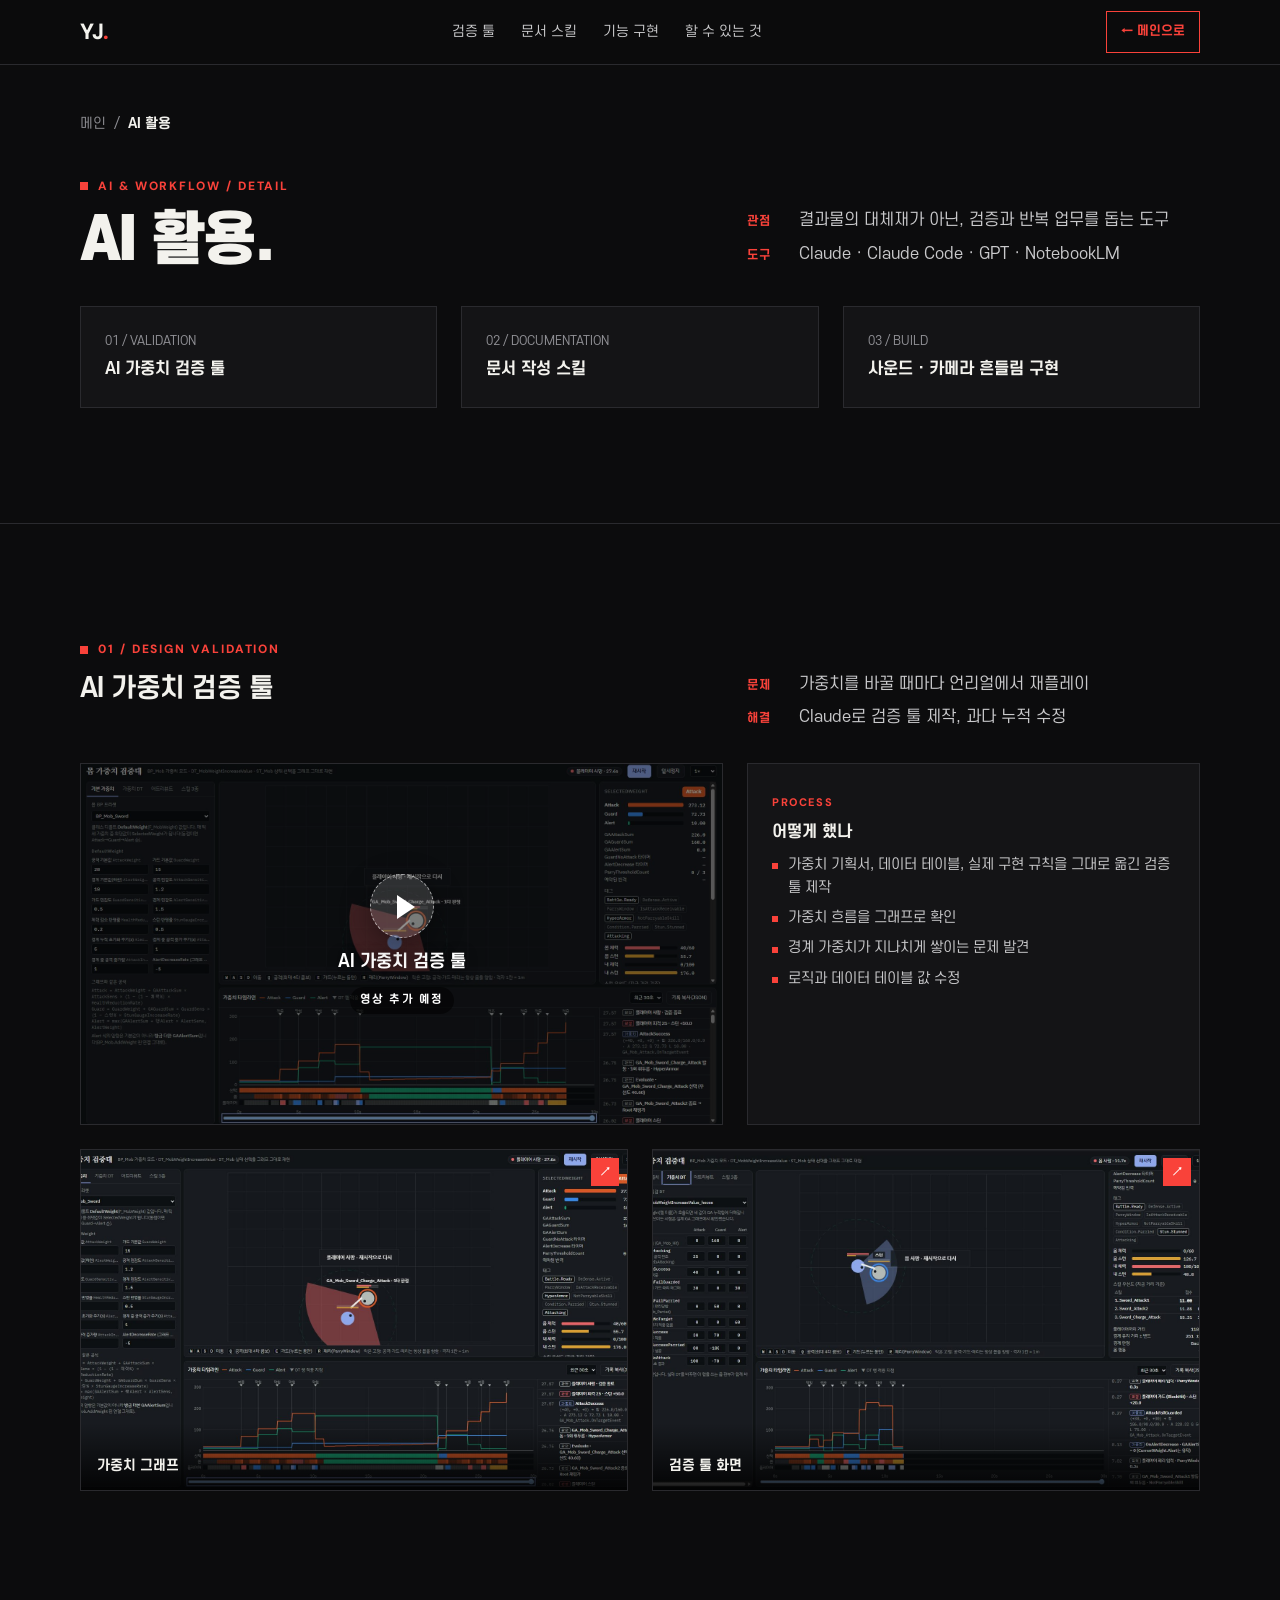
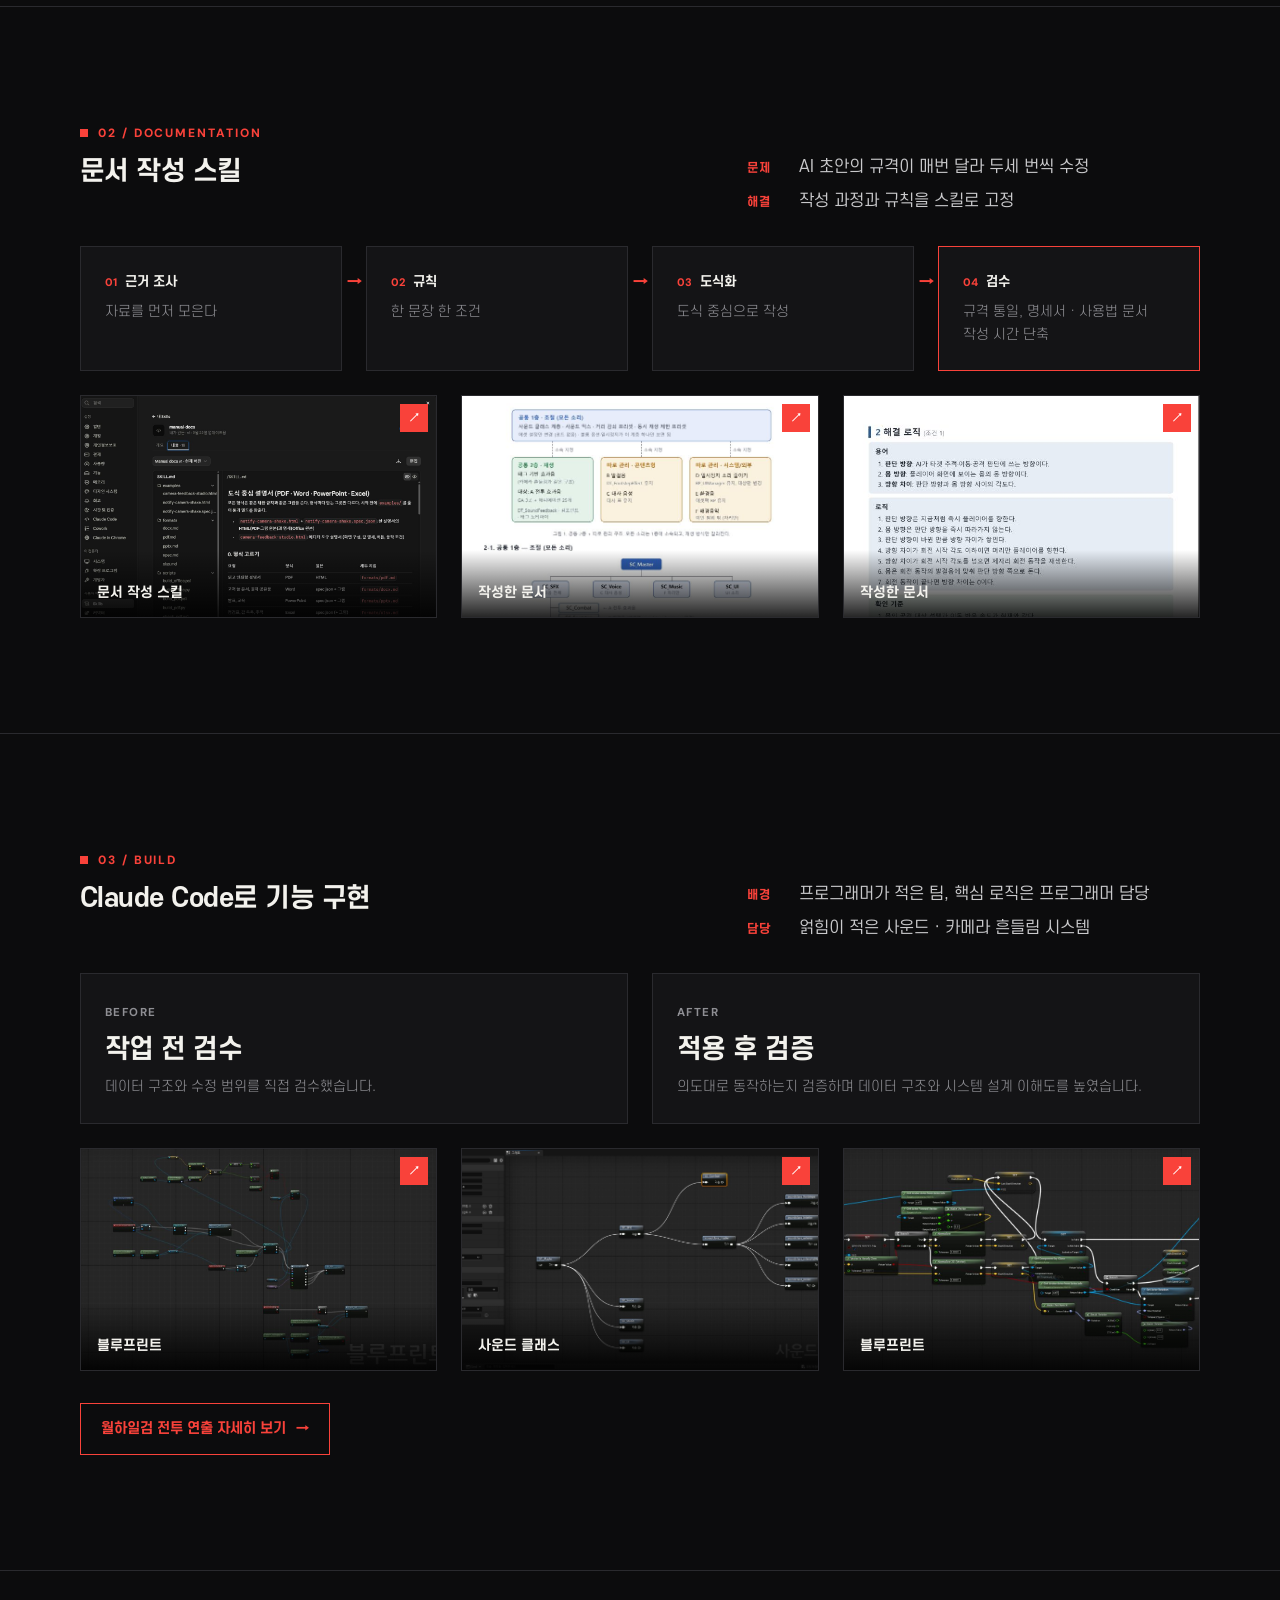
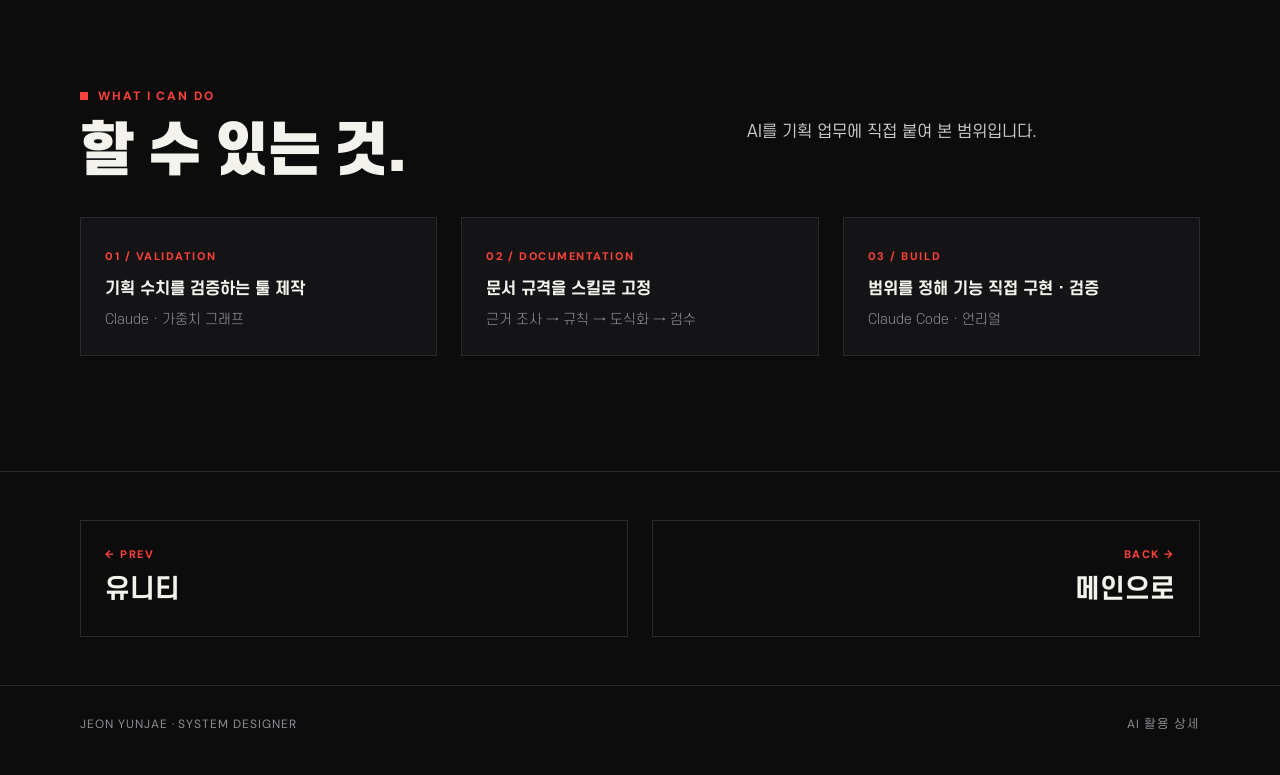
==== ai.html @ c4e475b8 "Add system design portfolio site Main page plus detail pages for Wolha-ilgum, Rolling Leo, Unreal, U" ====
<!doctype html>
<html lang="ko">
<head>
<meta charset="utf-8">
<meta name="viewport" content="width=device-width, initial-scale=1">
<title>AI 활용 | 전윤재 포트폴리오</title>
<meta name="description" content="AI 활용 — 가중치 검증 툴, 문서 작성 스킬, Claude Code 기능 구현 상세">
<meta name="theme-color" content="#0c0c0d">
<link rel="preconnect" href="https://fonts.googleapis.com">
<link rel="preconnect" href="https://fonts.gstatic.com" crossorigin>
<link href="https://fonts.googleapis.com/css2?family=DM+Sans:wght@500;700;800&display=swap" rel="stylesheet">
<link rel="stylesheet" href="common.css">
<link rel="stylesheet" href="site.css">
</head>
<body>

<nav class="nav">
  <div class="wrap">
    <a href="index.html" class="logo">YJ<i>.</i></a>
    <ul>
      <li><a href="#verify">검증 툴</a></li>
      <li><a href="#doc">문서 스킬</a></li>
      <li><a href="#build">기능 구현</a></li>
      <li><a href="#can">할 수 있는 것</a></li>
    </ul>
    <a class="btn" href="index.html#ai">← 메인으로</a>
  </div>
</nav>

<header class="detail-top">
  <div class="wrap">
    <div class="crumb"><a href="index.html">메인</a><span>/</span><b>AI 활용</b></div>
    <div class="head">
      <div class="lbl"><p class="eyebrow">AI &amp; Workflow / Detail</p></div>
      <h1 class="ttl t-h1">AI 활용.</h1>
      <dl class="pairs txt"><div><dt>관점</dt><dd>결과물의 대체재가 아닌, 검증과 반복 업무를 돕는 도구</dd></div><div><dt>도구</dt><dd>Claude · Claude Code · GPT · NotebookLM</dd></div></dl>
    </div>
    <div class="g12 info">
      <div class="c4 box box-in"><small>01 / VALIDATION</small><b>AI 가중치 검증 툴</b></div>
      <div class="c4 box box-in"><small>02 / DOCUMENTATION</small><b>문서 작성 스킬</b></div>
      <div class="c4 box box-in"><small>03 / BUILD</small><b>사운드 · 카메라 흔들림 구현</b></div>
    </div>
  </div>
</header>

<section class="sec" id="verify">
  <div class="wrap">
    <div class="head">
      <div class="lbl"><p class="eyebrow">01 / Design Validation</p></div>
      <h2 class="ttl t-h2">AI 가중치 검증 툴</h2>
      <dl class="pairs txt"><div><dt>문제</dt><dd>가중치를 바꿀 때마다 언리얼에서 재플레이</dd></div><div><dt>해결</dt><dd>Claude로 검증 툴 제작, 과다 누적 수정</dd></div></dl>
    </div>
    <div class="g12">
      <div class="c7 media" data-video="ai_tool" data-poster="img/s20_01.jpg" data-title="AI 가중치 검증 툴"></div>
      <div class="c5 box box-in myrole">
        <small>PROCESS</small>
        <b>어떻게 했나</b>
        <ul class="done">
          <li>가중치 기획서, 데이터 테이블, 실제 구현 규칙을 그대로 옮긴 검증 툴 제작</li>
          <li>가중치 흐름을 그래프로 확인</li>
          <li>경계 가중치가 지나치게 쌓이는 문제 발견</li>
          <li>로직과 데이터 테이블 값 수정</li>
        </ul>
      </div>
    </div>
    <div class="g12 captures" data-gal="verify" style="margin-top:var(--g)">
      <figure class="c6 cap"><img src="img/s20_01.jpg" data-zoom data-cap="AI 검증 툴 · 가중치 그래프" alt="" loading="lazy"><figcaption>가중치 그래프</figcaption></figure>
      <figure class="c6 cap"><img src="img/s20_02.jpg" data-zoom data-cap="AI 검증 툴 화면" alt="" loading="lazy"><figcaption>검증 툴 화면</figcaption></figure>
    </div>
  </div>
</section>

<section class="sec" id="doc">
  <div class="wrap">
    <div class="head">
      <div class="lbl"><p class="eyebrow">02 / Documentation</p></div>
      <h2 class="ttl t-h2">문서 작성 스킬</h2>
      <dl class="pairs txt"><div><dt>문제</dt><dd>AI 초안의 규격이 매번 달라 두세 번씩 수정</dd></div><div><dt>해결</dt><dd>작성 과정과 규칙을 스킬로 고정</dd></div></dl>
    </div>
    <div class="g12 flow4" style="margin-top:0">
      <div class="c3 box box-in"><span class="k">근거 조사</span><p class="t-detail">자료를 먼저 모은다</p></div>
      <div class="c3 box box-in"><span class="k">규칙</span><p class="t-detail">한 문장 한 조건</p></div>
      <div class="c3 box box-in"><span class="k">도식화</span><p class="t-detail">도식 중심으로 작성</p></div>
      <div class="c3 box box-in res"><span class="k">검수</span><p class="t-detail">규격 통일, 명세서 · 사용법 문서 작성 시간 단축</p></div>
    </div>
    <div class="g12 captures" data-gal="doc" style="margin-top:var(--g)">
      <figure class="c4 cap"><img src="img/s20_03.jpg" data-zoom data-cap="문서 작성 스킬" alt="" loading="lazy"><figcaption>문서 작성 스킬</figcaption></figure>
      <figure class="c4 cap"><img src="img/s20_04.jpg" data-zoom data-cap="스킬로 작성한 문서" alt="" loading="lazy"><figcaption>작성한 문서</figcaption></figure>
      <figure class="c4 cap"><img src="img/s20_05.jpg" data-zoom data-cap="스킬로 작성한 문서" alt="" loading="lazy"><figcaption>작성한 문서</figcaption></figure>
    </div>
  </div>
</section>

<section class="sec" id="build">
  <div class="wrap">
    <div class="head">
      <div class="lbl"><p class="eyebrow">03 / Build</p></div>
      <h2 class="ttl t-h2">Claude Code로 기능 구현</h2>
      <dl class="pairs txt"><div><dt>배경</dt><dd>프로그래머가 적은 팀, 핵심 로직은 프로그래머 담당</dd></div><div><dt>담당</dt><dd>얽힘이 적은 사운드 · 카메라 흔들림 시스템</dd></div></dl>
    </div>
    <div class="g12">
      <div class="c6 box box-in"><span class="ref">BEFORE</span><h3 class="t-h2" style="margin:8px 0">작업 전 검수</h3><p class="t-detail">데이터 구조와 수정 범위를 직접 검수했습니다.</p></div>
      <div class="c6 box box-in"><span class="ref">AFTER</span><h3 class="t-h2" style="margin:8px 0">적용 후 검증</h3><p class="t-detail">의도대로 동작하는지 검증하며 데이터 구조와 시스템 설계 이해도를 높였습니다.</p></div>
    </div>
    <div class="g12 captures" data-gal="build" style="margin-top:var(--g)">
      <figure class="c4 cap"><img src="img/s20_06.jpg" data-zoom data-cap="블루프린트" alt="" loading="lazy"><figcaption>블루프린트</figcaption></figure>
      <figure class="c4 cap"><img src="img/s20_07.jpg" data-zoom data-cap="사운드 클래스" alt="" loading="lazy"><figcaption>사운드 클래스</figcaption></figure>
      <figure class="c4 cap"><img src="img/s20_08.jpg" data-zoom data-cap="블루프린트" alt="" loading="lazy"><figcaption>블루프린트</figcaption></figure>
    </div>
    <div class="btns" style="margin-top:var(--s-head)"><a class="btn line more-link" href="wolha.html#fx">월하일검 전투 연출 자세히 보기</a></div>
  </div>
</section>

<section class="sec" id="can">
  <div class="wrap">
    <div class="head">
      <div class="lbl"><p class="eyebrow">What I Can Do</p></div>
      <h2 class="ttl t-h1">할 수 있는 것.</h2>
      <p class="txt t-body">AI를 기획 업무에 직접 붙여 본 범위입니다.</p>
    </div>
    <div class="g12 can">
      <div class="c4 box box-in"><span class="n">01 / VALIDATION</span><b>기획 수치를 검증하는 툴 제작</b><p class="t-detail">Claude · 가중치 그래프</p></div>
      <div class="c4 box box-in"><span class="n">02 / DOCUMENTATION</span><b>문서 규격을 스킬로 고정</b><p class="t-detail">근거 조사 → 규칙 → 도식화 → 검수</p></div>
      <div class="c4 box box-in"><span class="n">03 / BUILD</span><b>범위를 정해 기능 직접 구현 · 검증</b><p class="t-detail">Claude Code · 언리얼</p></div>
    </div>
  </div>
</section>

<nav class="pager" aria-label="페이지 이동">
  <div class="wrap g12">
    <a class="c6" href="unity.html"><small>← PREV</small><b>유니티</b></a>
    <a class="c6 next" href="index.html#ai"><small>BACK →</small><b>메인으로</b></a>
  </div>
</nav>
<footer><div class="wrap"><span>JEON YUNJAE · SYSTEM DESIGNER</span><span>AI 활용 상세</span></div></footer>

<script src="videos.js"></script>
</body>
</html>
---- common.css ----
/* 시안 1·2 공용: 폰트 · 영상 칸 · 이미지 확대 */
@font-face { font-family: 'SCDream'; font-weight: 300; font-display: swap; src: url('fonts/SCDream3.otf') format('opentype'); }
@font-face { font-family: 'SCDream'; font-weight: 400; font-display: swap; src: url('fonts/SCDream4.otf') format('opentype'); }
@font-face { font-family: 'SCDream'; font-weight: 700; font-display: swap; src: url('fonts/SCDream6.otf') format('opentype'); }
@font-face { font-family: 'SCDream'; font-weight: 900; font-display: swap; src: url('fonts/SCDream9.otf') format('opentype'); }

*, *::before, *::after { box-sizing: border-box; }
img { max-width: 100%; display: block; }
img[data-zoom] { cursor: zoom-in; }

/* 영상 칸 */
.vslot { position: relative; aspect-ratio: 16 / 9; overflow: hidden; background: #000; border-radius: inherit; }
.vslot > img { position: absolute; inset: 0; width: 100%; height: 100%; object-fit: cover; opacity: .55; transition: opacity .3s, transform .6s; }
.vslot:hover > img { opacity: .7; transform: scale(1.02); }
.vslot iframe, .vslot video { position: absolute; inset: 0; width: 100%; height: 100%; border: 0; }
.vslot-ui { position: absolute; inset: 0; display: flex; flex-direction: column; align-items: center; justify-content: center; gap: 10px;
  background: none; border: 0; color: #fff; font: inherit; cursor: pointer; text-align: center; padding: 16px; }
.vslot.is-empty .vslot-ui { cursor: default; }
.vslot-play { width: 64px; height: 64px; border-radius: 50%; background: var(--accent); position: relative; box-shadow: 0 8px 30px rgba(0,0,0,.4); }
.vslot-play::after { content: ''; position: absolute; left: 26px; top: 20px; border-left: 18px solid #fff; border-top: 12px solid transparent; border-bottom: 12px solid transparent; }
.vslot.is-empty .vslot-play { background: rgba(255,255,255,.14); border: 1.5px dashed rgba(255,255,255,.6); }
.vslot-title { font-weight: 700; font-size: 17px; text-shadow: 0 2px 12px rgba(0,0,0,.6); }
.vslot-note { font-size: 11px; letter-spacing: .14em; font-weight: 700; padding: 4px 10px; border-radius: 99px; background: rgba(0,0,0,.55); }

/* 이미지 확대 */
.lb { position: fixed; inset: 0; z-index: 100; background: rgba(5,5,6,.94); display: none; align-items: center; justify-content: center; padding: 56px 64px; }
.lb.on { display: flex; }
.lb figure { margin: 0; max-width: 100%; max-height: 100%; display: flex; flex-direction: column; align-items: center; gap: 12px; }
.lb img { max-height: calc(100vh - 150px); width: auto; object-fit: contain; border-radius: 6px; }
.lb figcaption { color: #ddd; font-size: 14px; text-align: center; }
.lb button { position: absolute; background: rgba(255,255,255,.08); color: #fff; border: 0; width: 48px; height: 48px; border-radius: 50%; font-size: 28px; line-height: 1; cursor: pointer; }
.lb button:hover { background: var(--accent); }
.lb-x { top: 16px; right: 16px; }
.lb-prev { left: 12px; top: 50%; transform: translateY(-50%); }
.lb-next { right: 12px; top: 50%; transform: translateY(-50%); }
@media (max-width: 640px) { .lb { padding: 56px 8px; } .lb-prev, .lb-next { top: auto; bottom: 12px; transform: none; } }
---- site.css ----
/* 시안 1 공용 스타일 — 메인(v1.html)과 상세 페이지가 같이 쓴다 */
/* =========================================================
   레이아웃 규격
   1. 격자: 본문 폭 1120px을 12칸으로 나누고 칸 사이 24px
      - 2단 비대칭은 항상 7 : 5  (왼쪽 = 제목 · 영상, 오른쪽 = 본문 · 정보)
      - 같은 크기 나열은 6+6 / 4+4+4 / 3+3+3+3
   2. 머리 정렬: 라벨은 첫 줄, 제목과 본문은 둘째 줄에서 윗선을 맞춘다
      (본문이 제목보다 위로 올라가지 않는다)
   3. 간격 단계: 8 · 16 · 24 · 32 · 48 · 96 · 128
      - 라벨 → 제목 12, 머리 → 내용 32, 블록 → 블록 96, 섹션 위아래 128
      - 박스 안쪽 여백 24
   4. 섹션 = 하나의 박스: 위쪽 구분선 + 위아래 128, 내용은 섹션 밖으로 나가지 않는다
   ========================================================= */
:root {
  color-scheme: dark;
  --bg: #0c0c0d; --surface: #141416; --surface2: #1b1b1e; --border: #2a2a2e;
  --text: #f3f2ed; --soft: #c9c9cb; --muted: #8f8f94;
  --accent: #F9423A;
  --head: 'DM Sans', 'SCDream', sans-serif;
  --body: 'SCDream', 'Apple SD Gothic Neo', 'Malgun Gothic', sans-serif;
  --wrap: 1200px; --gut: clamp(16px, 4vw, 40px);
  --g: 24px;                          /* 칸 사이 */
  --pad: 24px;                        /* 박스 안쪽 여백 */
  --s-head: 32px;                     /* 머리 → 내용 */
  --s-block: 96px;                    /* 블록 → 블록 */
  --s-sec: clamp(80px, 9vw, 128px);   /* 섹션 위아래 */
  /* 위계 4단: 대제목 / 소제목 / 본문 / 세부설명 */
  --fs-h1: clamp(34px, 5vw, 56px);
  --fs-h2: clamp(20px, 2.2vw, 26px);
  --fs-body: 16px;
  --fs-detail: 13.5px;
}
html { scroll-behavior: smooth; scroll-padding-top: 64px; }
body { margin: 0; background: var(--bg); color: var(--text); font-family: var(--body); font-weight: 400; line-height: 1.7; -webkit-font-smoothing: antialiased; word-break: keep-all; }
a { color: inherit; text-decoration: none; }
.wrap { max-width: var(--wrap); margin: 0 auto; padding: 0 var(--gut); }

/* 위계 */
.t-h1 { font-size: var(--fs-h1); font-weight: 900; line-height: 1.18; letter-spacing: -0.03em; margin: 0; }
.t-h2 { font-size: var(--fs-h2); font-weight: 700; line-height: 1.35; letter-spacing: -0.02em; margin: 0; }
.t-body { font-size: var(--fs-body); color: var(--soft); margin: 0; }
.t-detail { font-size: var(--fs-detail); font-weight: 300; color: var(--muted); margin: 0; line-height: 1.65; }
.eyebrow { font-family: var(--head); font-size: 12px; font-weight: 800; letter-spacing: .16em; color: var(--accent); text-transform: uppercase; display: flex; align-items: center; gap: 10px; margin: 0; }
.eyebrow::before { content: ''; width: 8px; height: 8px; background: var(--accent); flex: none; }
.kicker { font-family: var(--head); font-size: 12px; letter-spacing: .14em; color: var(--muted); font-weight: 700; margin: 8px 0 0; }
.hl { color: var(--accent); }

/* 격자 */
.g12 { display: grid; grid-template-columns: repeat(12, minmax(0, 1fr)); gap: var(--g); }
.c3 { grid-column: span 3; } .c4 { grid-column: span 4; } .c5 { grid-column: span 5; }
.c6 { grid-column: span 6; } .c7 { grid-column: span 7; } .c12 { grid-column: 1 / -1; }

/* 머리: 라벨(1줄) / 제목 7칸 + 본문 5칸(윗선 맞춤) */
.head { display: grid; grid-template-columns: repeat(12, minmax(0, 1fr)); column-gap: var(--g); margin-bottom: var(--s-head); }
.head > .lbl { grid-column: 1 / span 7; grid-row: 1; margin-bottom: 12px; }
.head > .ttl { grid-column: 1 / span 7; grid-row: 2; }
.head > .txt { grid-column: 8 / span 5; grid-row: 2; align-self: start; }

@media (max-width: 860px) {
  .g12 > *, .g12 > .c3, .g12 > .c4, .g12 > .c5, .g12 > .c6, .g12 > .c7 { grid-column: 1 / -1; }
  .head > .lbl, .head > .ttl, .head > .txt { grid-column: 1 / -1; grid-row: auto; }
  .head > .txt { margin-top: 12px; }
}

/* 박스 */
.box { background: var(--surface); border: 1px solid var(--border); }
.box-in { padding: var(--pad); }

/* ===== 내비 ===== */
.nav { position: sticky; top: env(safe-area-inset-top, 0px); z-index: 50; background: rgba(12,12,13,.86); backdrop-filter: blur(12px); border-bottom: 1px solid var(--border); }
.nav .wrap { display: flex; align-items: center; justify-content: space-between; height: 64px; gap: 16px; }
.logo { font-family: var(--head); font-weight: 800; font-size: 22px; letter-spacing: -.02em; }
.logo i { color: var(--accent); font-style: normal; }
.nav ul { display: flex; gap: 26px; list-style: none; margin: 0; padding: 0; font-size: 13.5px; color: var(--soft); }
.nav ul a { position: relative; padding: 4px 0; transition: color .2s; }
.nav ul a:hover, .nav ul a.on { color: var(--accent); }
.nav ul a.on::after { content: ''; position: absolute; left: 0; right: 0; bottom: -2px; height: 2px; background: var(--accent); }
.btn { display: inline-flex; align-items: center; gap: 10px; padding: 13px 20px; font: inherit; font-size: 14px; font-weight: 700; border: 1px solid var(--border); background: var(--surface); color: var(--text); cursor: pointer; transition: .2s; }
.btn:hover { border-color: var(--accent); }
.btn.primary { background: var(--accent); border-color: var(--accent); color: #fff; }
.btn.primary:hover { filter: brightness(1.1); }
.btn.line { background: none; border-color: var(--accent); color: var(--accent); }
.nav .btn { padding: 9px 14px; font-size: 12.5px; border-color: var(--accent); color: var(--accent); background: none; }
.btns { display: flex; flex-wrap: wrap; gap: 12px; }
@media (max-width: 860px) { .nav ul { display: none; } }

/* ===== 히어로 ===== */
.hero { padding: var(--s-sec) 0; }
.hero .g12 { align-items: center; }
.hero-tag { font-family: var(--head); font-size: 12.5px; letter-spacing: .14em; color: var(--soft); margin: 12px 0 24px; font-weight: 700; }
.hero-tag b { color: var(--accent); }
.hero h1 { font-size: clamp(26px, 3.4vw, 46px); }
.hero h1 .ln { display: block; white-space: nowrap; }
.hero .t-body { margin: 24px 0 32px; }
.hero-keys { display: flex; flex-wrap: wrap; gap: 8px 22px; margin-top: 32px; font-family: var(--head); font-size: 11.5px; letter-spacing: .14em; color: var(--muted); font-weight: 700; }
.hero-keys span::before { content: '◆ '; color: var(--accent); font-size: 9px; }
.hero-card { position: relative; display: block; aspect-ratio: 4 / 4.6; border: 1px solid var(--border); overflow: hidden; }
.hero-card img { width: 100%; height: 100%; object-fit: cover; }
.hero-card .badge { position: absolute; top: 16px; right: 16px; font-family: var(--head); font-size: 11px; font-weight: 800; letter-spacing: .12em; padding: 6px 12px; background: rgba(0,0,0,.65); border: 1px solid var(--border); }
.plate { position: absolute; left: 0; bottom: 0; background: var(--accent); color: #fff; padding: var(--pad); }
.plate small { display: block; font-family: var(--head); font-size: 11px; font-weight: 800; letter-spacing: .12em; opacity: .85; }
.plate strong { display: block; font-size: 40px; font-weight: 900; line-height: 1.1; margin: 8px 0; letter-spacing: -.03em; }
.plate span { font-family: var(--head); font-size: 11px; font-weight: 700; letter-spacing: .12em; }
@media (max-width: 860px) { .hero-card { aspect-ratio: 16/11; } .plate strong { font-size: 30px; } }

/* 인덱스 띠 */
.index { border-top: 1px solid var(--border); padding: var(--pad) 0; }
.index a { border-top: 2px solid var(--border); padding-top: 16px; display: flex; flex-direction: column; gap: 4px; transition: border-color .2s; }
.index a:hover { border-color: var(--accent); }
.index small { font-family: var(--head); font-size: 11px; color: var(--accent); font-weight: 800; letter-spacing: .12em; }
.index b { font-size: 15px; font-weight: 700; }
@media (max-width: 860px) { .index .g12 > a { grid-column: span 6; } }

/* ===== 섹션 = 하나의 박스 ===== */
section.sec { padding: var(--s-sec) 0; border-top: 1px solid var(--border); }
.block { margin-top: var(--s-block); }
.block-line { margin-top: var(--s-block); padding-top: var(--s-block); border-top: 1px solid var(--border); }

/* ===== 01 경험 ===== */
.quote { border-left: 3px solid var(--accent); padding: 0 0 0 var(--pad); margin: 0 0 48px; }
.quote p { font-size: var(--fs-h2); font-weight: 700; line-height: 1.5; letter-spacing: -.02em; margin: 0 0 8px; }
.timeline { list-style: none; margin: 0; padding: 0; position: relative; }
.timeline::before { content: ''; position: absolute; left: 94px; top: 10px; bottom: 10px; width: 1px; background: var(--border); }
.timeline li { display: grid; grid-template-columns: 94px 1fr; gap: 28px; padding: 0 0 32px; position: relative; }
.timeline li:last-child { padding-bottom: 0; }
.timeline li::before { content: ''; position: absolute; left: 89px; top: 12px; width: 11px; height: 11px; background: var(--bg); border: 2px solid var(--accent); border-radius: 50%; }
.timeline .yr { font-family: var(--head); font-size: 28px; font-weight: 800; color: var(--accent); line-height: 1.2; }
.timeline .role { font-size: 12px; color: var(--muted); margin: 0 0 2px; }
.timeline .t-h2 { margin-bottom: 8px; }
@media (max-width: 860px) { .timeline::before { left: 70px; } .timeline li { grid-template-columns: 70px 1fr; gap: 24px; } .timeline li::before { left: 65px; } .timeline .yr { font-size: 22px; } }
.stack { display: flex; flex-direction: column; gap: var(--g); }
.card h3 { font-family: var(--head); font-size: 12px; letter-spacing: .14em; color: var(--accent); margin: 0 0 12px; font-weight: 800; }
.rows { list-style: none; margin: 0; padding: 0; }
.rows li { display: grid; grid-template-columns: 78px 1fr; gap: 12px; padding: 8px 0; font-size: 14px; border-top: 1px solid var(--border); }
.rows li:first-child { border-top: 0; padding-top: 0; }
.rows span { color: var(--muted); font-size: 13px; }
.tools { display: flex; flex-wrap: wrap; gap: 8px; margin-top: 16px; }
.tool { display: flex; align-items: center; gap: 8px; padding: 6px 12px 6px 6px; background: var(--surface2); border: 1px solid var(--border); font-size: 13px; }
.tool img { width: 26px; height: 26px; object-fit: contain; border-radius: 6px; }
.tool.noimg { padding-left: 12px; }

.games figure { grid-column: span 2; margin: 0; position: relative; aspect-ratio: 16/9; overflow: hidden; background: var(--surface); }
.games img { width: 100%; height: 100%; object-fit: cover; transition: transform .5s; }
.games figure:hover img { transform: scale(1.06); }
.games .pf { position: absolute; left: 8px; top: 8px; font-family: var(--head); font-size: 10px; font-weight: 800; letter-spacing: .1em; background: rgba(0,0,0,.7); padding: 2px 7px; }
.games .pf.m { background: var(--accent); }
@media (max-width: 860px) { .g12.games > figure { grid-column: span 4; } }
.event .ph { display: grid; grid-template-columns: repeat(4, 1fr); gap: 2px; }
.event .ph img { aspect-ratio: 1; object-fit: cover; width: 100%; }
.event .ev-date { display: block; font-family: var(--head); font-size: 12px; color: var(--accent); font-weight: 800; letter-spacing: .08em; margin-bottom: 8px; }
.event .t-h2 { margin-bottom: 8px; }

/* ===== 02 프로젝트 ===== */
.proj-no { display: flex; justify-content: space-between; align-items: center; gap: 12px; margin-bottom: 24px; }
.chip { display: inline-block; font-size: 12px; padding: 5px 10px; border: 1px solid var(--accent); color: var(--accent); font-weight: 700; }
.chip.ghost { border-color: var(--border); color: var(--soft); }
.proj-no .cnt { font-family: var(--head); font-weight: 800; color: var(--muted); font-size: 13px; }
.proj-no .cnt b { color: var(--accent); }
.big-title { font-family: var(--head); font-size: clamp(46px, 6.5vw, 82px); font-weight: 800; line-height: .95; letter-spacing: -.035em; margin: 0; }
.big-title .ko { display: block; font-family: var(--body); font-weight: 900; font-size: .52em; letter-spacing: -.02em; color: var(--accent); margin-top: 12px; }
.meta { display: flex; flex-wrap: wrap; gap: 4px 18px; font-family: var(--head); font-size: 11.5px; font-weight: 700; letter-spacing: .12em; color: var(--muted); margin-bottom: 16px; }
.lede { font-size: var(--fs-body); color: var(--text); font-weight: 700; margin: 0 0 8px; }
.side { display: flex; flex-direction: column; gap: var(--g); }
.myrole small { font-family: var(--head); font-size: 11px; color: var(--accent); font-weight: 800; letter-spacing: .14em; }
.myrole b { display: block; font-size: var(--fs-body); margin: 4px 0 8px; }
.vcap { margin-top: 12px; }
.thumbs { display: grid; grid-template-columns: repeat(4, 1fr); gap: 8px; margin-top: 12px; }
.thumbs img { aspect-ratio: 16/9; object-fit: cover; width: 100%; opacity: .85; transition: opacity .2s; }
.thumbs img:hover { opacity: 1; }

.media { border: 1px solid var(--border); }
.statcard { background: var(--accent); color: #fff; padding: var(--pad); display: flex; flex-direction: column; justify-content: space-between; gap: 16px; }
.statcard .num { font-family: var(--head); font-size: clamp(64px, 8vw, 104px); font-weight: 800; line-height: .9; letter-spacing: -.04em; }
.statcard .num small { font-family: var(--body); font-size: .3em; font-weight: 700; margin-left: 4px; letter-spacing: 0; }
.statcard p { margin: 0; font-size: 15px; font-weight: 700; line-height: 1.5; }
.statcard .lab { font-family: var(--head); font-size: 11px; font-weight: 800; letter-spacing: .14em; opacity: .85; }

.role-card .n { font-family: var(--head); font-size: 11px; color: var(--accent); font-weight: 800; letter-spacing: .14em; }
.role-card .t-h2 { margin: 8px 0; }

.captures-head { display: flex; justify-content: space-between; gap: 12px; flex-wrap: wrap; align-items: baseline; margin: 48px 0 16px; }
.captures-head b { font-family: var(--head); font-size: 12px; letter-spacing: .14em; font-weight: 800; }
.cap { position: relative; margin: 0; aspect-ratio: 16/10; overflow: hidden; border: 1px solid var(--border); background: #000; }
.cap img { width: 100%; height: 100%; object-fit: cover; object-position: top; transition: transform .5s; }
.cap:hover img { transform: scale(1.05); }
.cap figcaption { position: absolute; inset: auto 0 0 0; padding: 32px 16px 12px; background: linear-gradient(transparent, rgba(0,0,0,.85)); font-size: 13.5px; font-weight: 700; pointer-events: none; }
.cap::after { content: '↗'; position: absolute; top: 8px; right: 8px; width: 28px; height: 28px; display: grid; place-items: center; background: var(--accent); color: #fff; font-size: 13px; pointer-events: none; }
@media (max-width: 860px) { .g12.captures > .cap { grid-column: span 6; } }

/* 영상 + 글 한 박스 (영상 7칸 / 글 5칸, 글 왼쪽선 = 격자선) */
.split { background: var(--surface); border: 1px solid var(--border); }
.split .vslot { aspect-ratio: auto; height: 100%; min-height: 320px; }
.split .txt { padding: var(--pad) var(--pad) var(--pad) 0; display: flex; flex-direction: column; justify-content: center; gap: 12px; }
@media (max-width: 860px) { .split .vslot { aspect-ratio: 16/9; min-height: 0; } .split .txt { padding: var(--pad); } }

/* ===== 03 기획서 · 04 엔진 · 05 AI ===== */
.doc, .engine { display: flex; flex-direction: column; }
.doc-cover { position: relative; aspect-ratio: 16/9; overflow: hidden; background: #fff; border-bottom: 1px solid var(--border); }
.doc-cover img { width: 100%; height: 100%; object-fit: cover; object-position: top; }
.doc-cover .tag { position: absolute; left: 12px; top: 12px; background: var(--accent); color: #fff; font-family: var(--head); font-size: 11px; font-weight: 800; letter-spacing: .12em; padding: 5px 10px; }
.doc .box-in, .engine .box-in { display: flex; flex-direction: column; gap: 12px; flex: 1; }
.ref { font-family: var(--head); font-size: 11.5px; color: var(--muted); font-weight: 700; letter-spacing: .12em; }
.kws { display: flex; flex-wrap: wrap; gap: 8px; }
.kws span { font-size: 12px; padding: 4px 10px; border: 1px solid var(--border); color: var(--soft); }
.doc .btn { margin-top: auto; align-self: flex-start; }
.engine .vslot { border-bottom: 1px solid var(--border); }
.engine-name { display: flex; align-items: center; gap: 16px; }
.engine-name img { width: 44px; height: 44px; object-fit: contain; }
.engine-name small { font-family: var(--head); font-size: 11px; color: var(--accent); font-weight: 800; letter-spacing: .14em; display: block; }
.kw-line { margin-top: auto; font-family: var(--head); font-size: 11.5px; font-weight: 700; letter-spacing: .12em; color: var(--muted); border-top: 1px solid var(--border); padding-top: 16px; }
.ai-card { display: grid; grid-template-columns: 40% 1fr; }
.ai-card img { width: 100%; height: 100%; object-fit: cover; object-position: top; border-right: 1px solid var(--border); }
.ai-card .box-in { display: flex; flex-direction: column; gap: 8px; }
.ai-card .n { font-family: var(--head); font-size: 11px; font-weight: 800; letter-spacing: .14em; color: var(--accent); }
@media (max-width: 560px) { .ai-card { grid-template-columns: 1fr; } .ai-card img { aspect-ratio: 16/9; border-right: 0; border-bottom: 1px solid var(--border); } }

/* ===== 06 연락 ===== */
.contact { position: relative; overflow: hidden; }
.contact::before { content: ''; position: absolute; inset: 0; background: linear-gradient(90deg, rgba(12,12,13,.92) 20%, rgba(12,12,13,.6) 60%, rgba(12,12,13,.35)), url('img/wolha_04.jpg') center 60%/cover; }
.contact .wrap { position: relative; }
.caps .box { background: rgba(20,20,22,.85); }
.caps b { display: block; font-size: var(--fs-h2); font-weight: 700; line-height: 1.35; letter-spacing: -0.02em; margin-bottom: 8px; }
.caps b::before { content: ''; display: inline-block; width: 6px; height: 16px; background: var(--accent); margin-right: 10px; vertical-align: 1px; }
.contact .btns { margin-top: var(--s-head); }
footer { padding: 28px 0 40px; color: var(--muted); font-size: 12px; font-family: var(--head); letter-spacing: .08em; border-top: 1px solid var(--border); }
footer .wrap { display: flex; justify-content: space-between; flex-wrap: wrap; gap: 8px; }

/* 본문 줄이기: 라벨 2줄 */
.pairs { margin: 0; display: flex; flex-direction: column; gap: 8px; }
.pairs div { display: grid; grid-template-columns: 40px 1fr; gap: 12px; align-items: baseline; }
.pairs dt { font-size: 12px; font-weight: 700; color: var(--accent); }
.pairs dd { margin: 0; font-size: var(--fs-body); color: var(--soft); line-height: 1.6; }
.lede + .kws { margin-top: 12px; }

/* =========================================================
   상세 페이지 · 링크 버튼
   ========================================================= */
.more-link { display: inline-flex; align-items: center; gap: 10px; }
.more-link::after { content: '→'; transition: transform .2s; }
.more-link:hover::after { transform: translateX(4px); }

/* 상단 경로 */
.crumb { display: flex; gap: 8px; align-items: center; font-size: 13.5px; color: var(--muted); }
.crumb a:hover { color: var(--accent); }
.crumb b { color: var(--text); font-weight: 700; }

/* 상세 첫 화면 */
.detail-top { padding: 48px 0 var(--s-sec); }
.detail-top .crumb { margin-bottom: 40px; }
.info .box-in small { display: block; font-size: 12px; color: var(--muted); margin-bottom: 4px; }
.info .box-in b { font-size: var(--fs-body); font-weight: 700; }
.done { list-style: none; margin: 8px 0 0; padding: 0; display: flex; flex-direction: column; gap: 8px; }
.done li { position: relative; padding-left: 16px; font-size: 14px; color: var(--soft); line-height: 1.6; }
.done li::before { content: ''; position: absolute; left: 0; top: .65em; width: 6px; height: 6px; background: var(--accent); }

/* 4단 흐름: 방향성 → 작업 → 결과 → 역량상승 (3칸씩) */
.flow4 { margin-top: var(--g); counter-reset: f; }
.flow4 > div { position: relative; }
.flow4 > div:not(:last-child)::after { content: '→'; position: absolute; right: -18px; top: 22px; width: 12px; color: var(--accent); font-weight: 700; }
.flow4 .k { display: flex; align-items: center; gap: 8px; font-size: 13px; font-weight: 700; margin-bottom: 8px; }
.flow4 .k::before { counter-increment: f; content: counter(f, decimal-leading-zero); font-family: var(--head); font-size: 11px; color: var(--accent); font-weight: 800; }
.flow4 .res { border-color: var(--accent); }
@media (max-width: 860px) { .flow4 > div::after { display: none; } }

/* 도식 박스 */
.diagram { margin-top: var(--g); }
.diagram-head { display: flex; justify-content: space-between; gap: 12px; flex-wrap: wrap; margin-bottom: 16px; }
.diagram-head h5 { margin: 0; font-size: 15px; font-weight: 700; }
.dg-row { display: grid; grid-template-columns: 1fr auto 1fr auto 1fr; gap: 16px; align-items: center; }
.node { border: 1px solid var(--border); background: var(--surface2); padding: 16px; text-align: center; }
.node b { display: block; font-size: 15px; }
.node.acc { border-color: var(--accent); }
.node.fill { background: var(--accent); border-color: var(--accent); color: #fff; }
.node.fill .t-detail { color: rgba(255,255,255,.85); }
.arrow { color: var(--accent); font-size: 20px; font-weight: 700; text-align: center; }
.nodes { display: flex; flex-direction: column; gap: 8px; }
@media (max-width: 760px) { .dg-row { grid-template-columns: 1fr; } .arrow { transform: rotate(90deg); } }
.svgwrap { overflow-x: auto; }
.svgwrap svg { display: block; width: 100%; max-width: 620px; min-width: 460px; margin: 0 auto; height: auto; }

/* 할 수 있는 것 */
.can .box-in .n { font-family: var(--head); font-size: 11px; color: var(--accent); font-weight: 800; letter-spacing: .14em; }
.can .box-in b { display: block; font-size: var(--fs-body); font-weight: 700; margin: 8px 0; line-height: 1.5; }

/* 페이지 이동 */
.pager { border-top: 1px solid var(--border); padding: 48px 0; }
.pager a { display: flex; flex-direction: column; gap: 4px; padding: var(--pad); border: 1px solid var(--border); transition: border-color .2s; }
.pager a:hover { border-color: var(--accent); }
.pager small { font-family: var(--head); font-size: 11px; color: var(--accent); font-weight: 800; letter-spacing: .14em; }
.pager b { font-size: var(--fs-h2); font-weight: 700; }
.pager .next { text-align: right; }

/* 메인: 핵심 수치 3칸 */
.mini-stats { display: grid; grid-template-columns: repeat(3, 1fr); gap: 8px; }
.mini-stats div { background: var(--accent); color: #fff; padding: 16px; }
.mini-stats b { display: block; font-family: var(--head); font-size: 36px; font-weight: 800; line-height: 1; }
.mini-stats b small { font-family: var(--body); font-size: 14px; margin-left: 2px; }
.mini-stats span { display: block; font-size: 12px; font-weight: 700; margin-top: 8px; opacity: .9; }

.doc .btns, .engine .btns { margin-top: 4px; }
.doc .btns { margin-top: auto; }

/* 링크가 아직 없는 버튼 */
.btn.is-empty { background: none; border: 1px dashed var(--border); color: var(--muted); cursor: default; pointer-events: none; }
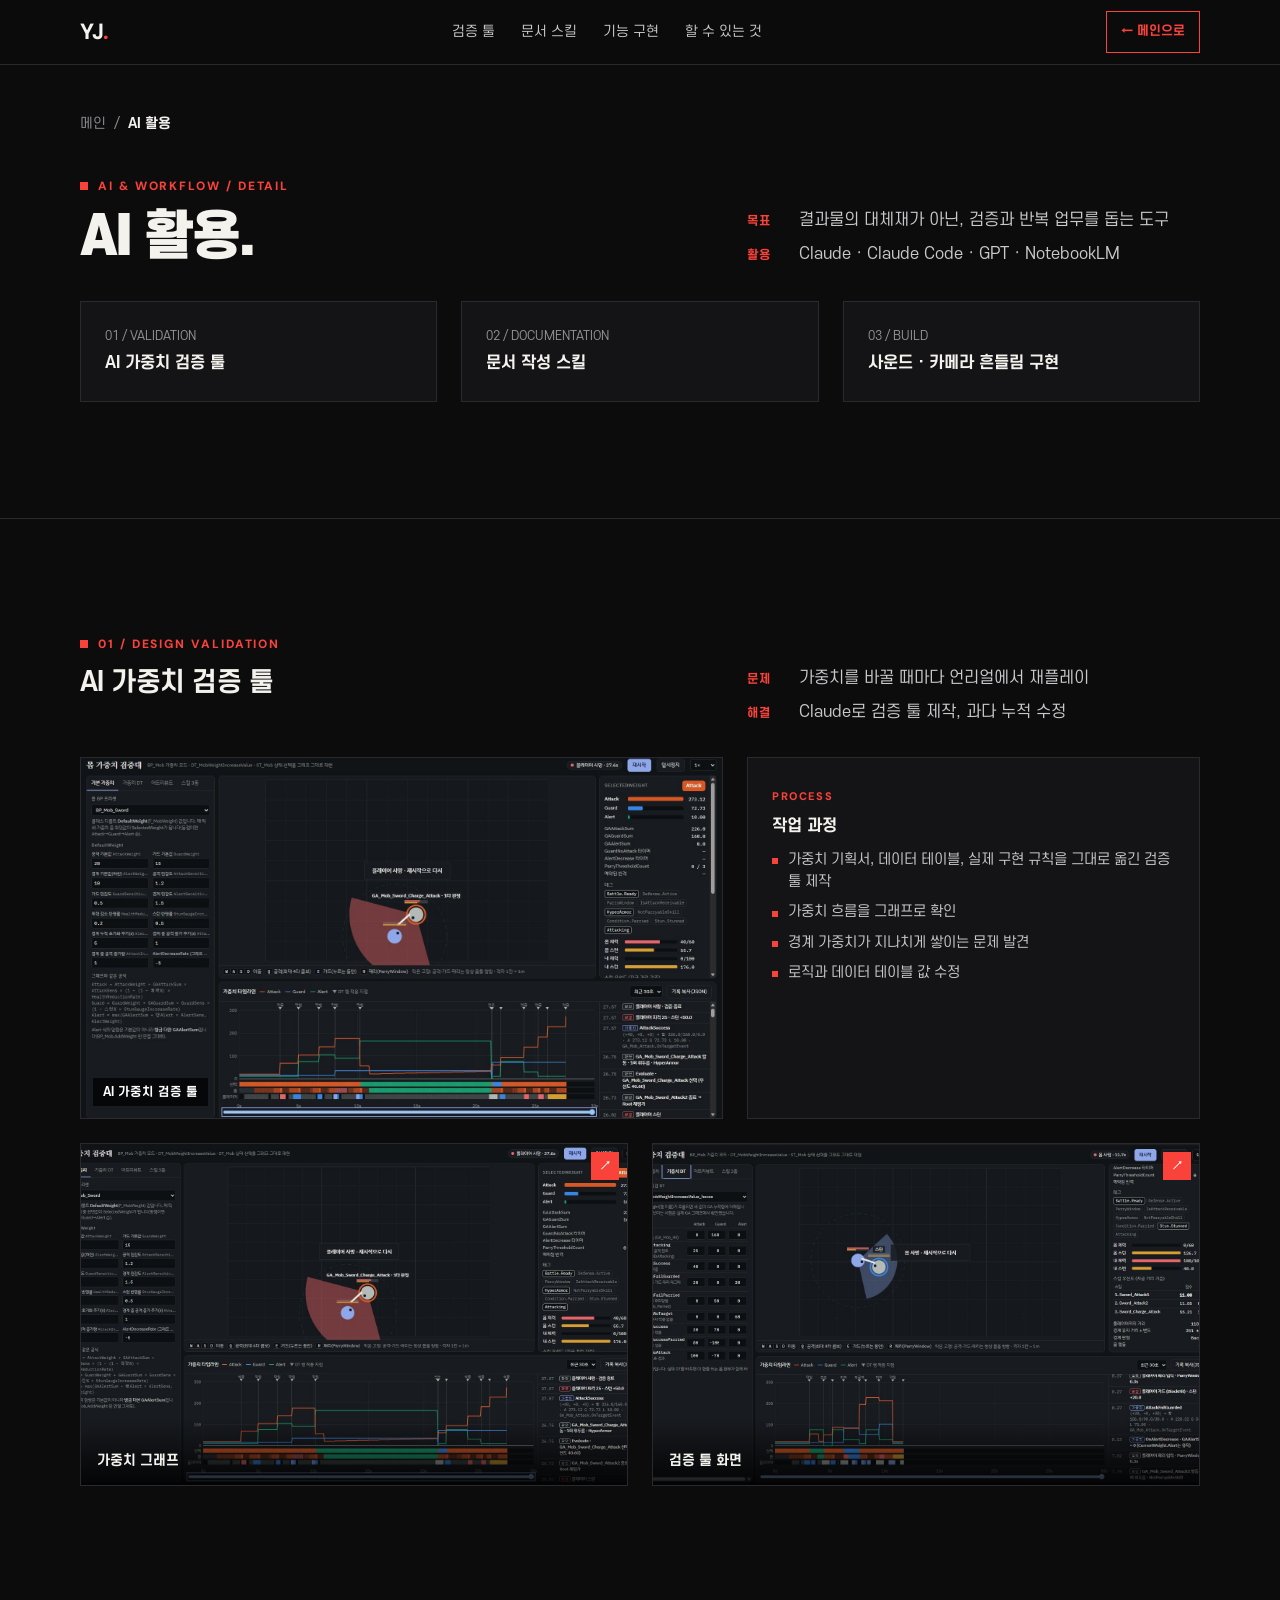
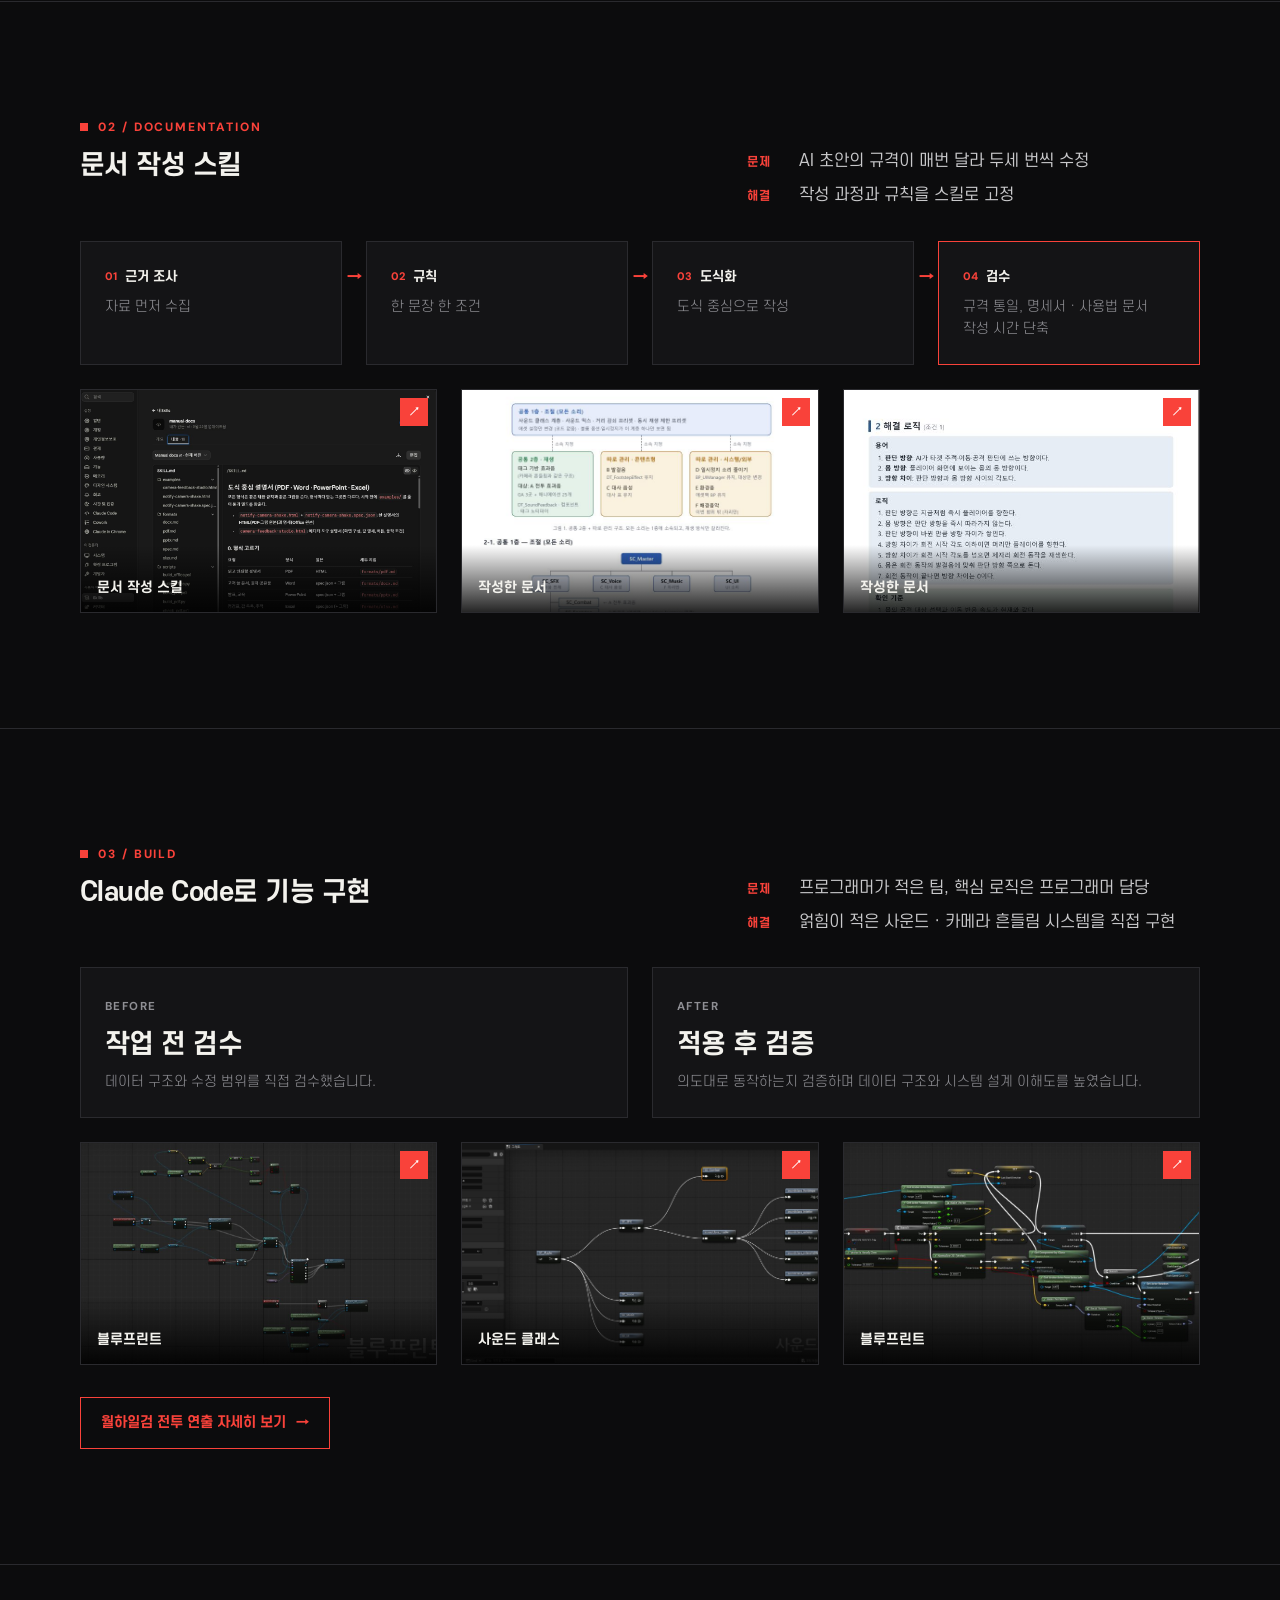
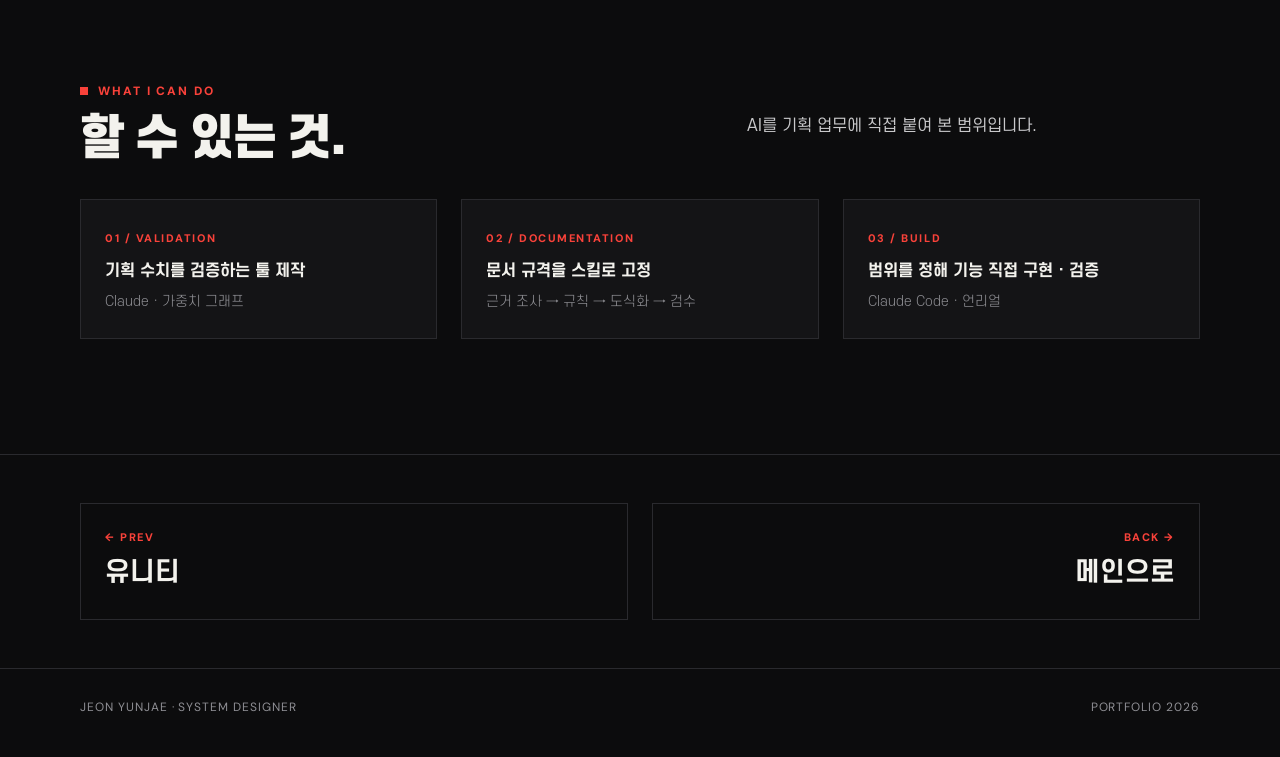
==== commit a157411f: "Fix typos, spec drift and awkward wording across the site Unify years and section numbers, show post" ====
--- a/ai.html
+++ b/ai.html
@@ -33,7 +33,7 @@
     <div class="head">
       <div class="lbl"><p class="eyebrow">AI &amp; Workflow / Detail</p></div>
       <h1 class="ttl t-h1">AI 활용.</h1>
-      <dl class="pairs txt"><div><dt>관점</dt><dd>결과물의 대체재가 아닌, 검증과 반복 업무를 돕는 도구</dd></div><div><dt>도구</dt><dd>Claude · Claude Code · GPT · NotebookLM</dd></div></dl>
+      <dl class="pairs txt"><div><dt>목표</dt><dd>결과물의 대체재가 아닌, 검증과 반복 업무를 돕는 도구</dd></div><div><dt>활용</dt><dd>Claude · Claude Code · GPT · NotebookLM</dd></div></dl>
     </div>
     <div class="g12 info">
       <div class="c4 box box-in"><small>01 / VALIDATION</small><b>AI 가중치 검증 툴</b></div>
@@ -54,7 +54,7 @@
       <div class="c7 media" data-video="ai_tool" data-poster="img/s20_01.jpg" data-title="AI 가중치 검증 툴"></div>
       <div class="c5 box box-in myrole">
         <small>PROCESS</small>
-        <b>어떻게 했나</b>
+        <b>작업 과정</b>
         <ul class="done">
           <li>가중치 기획서, 데이터 테이블, 실제 구현 규칙을 그대로 옮긴 검증 툴 제작</li>
           <li>가중치 흐름을 그래프로 확인</li>
@@ -78,7 +78,7 @@
       <dl class="pairs txt"><div><dt>문제</dt><dd>AI 초안의 규격이 매번 달라 두세 번씩 수정</dd></div><div><dt>해결</dt><dd>작성 과정과 규칙을 스킬로 고정</dd></div></dl>
     </div>
     <div class="g12 flow4" style="margin-top:0">
-      <div class="c3 box box-in"><span class="k">근거 조사</span><p class="t-detail">자료를 먼저 모은다</p></div>
+      <div class="c3 box box-in"><span class="k">근거 조사</span><p class="t-detail">자료 먼저 수집</p></div>
       <div class="c3 box box-in"><span class="k">규칙</span><p class="t-detail">한 문장 한 조건</p></div>
       <div class="c3 box box-in"><span class="k">도식화</span><p class="t-detail">도식 중심으로 작성</p></div>
       <div class="c3 box box-in res"><span class="k">검수</span><p class="t-detail">규격 통일, 명세서 · 사용법 문서 작성 시간 단축</p></div>
@@ -96,7 +96,7 @@
     <div class="head">
       <div class="lbl"><p class="eyebrow">03 / Build</p></div>
       <h2 class="ttl t-h2">Claude Code로 기능 구현</h2>
-      <dl class="pairs txt"><div><dt>배경</dt><dd>프로그래머가 적은 팀, 핵심 로직은 프로그래머 담당</dd></div><div><dt>담당</dt><dd>얽힘이 적은 사운드 · 카메라 흔들림 시스템</dd></div></dl>
+      <dl class="pairs txt"><div><dt>문제</dt><dd>프로그래머가 적은 팀, 핵심 로직은 프로그래머 담당</dd></div><div><dt>해결</dt><dd>얽힘이 적은 사운드 · 카메라 흔들림 시스템을 직접 구현</dd></div></dl>
     </div>
     <div class="g12">
       <div class="c6 box box-in"><span class="ref">BEFORE</span><h3 class="t-h2" style="margin:8px 0">작업 전 검수</h3><p class="t-detail">데이터 구조와 수정 범위를 직접 검수했습니다.</p></div>
@@ -132,7 +132,7 @@
     <a class="c6 next" href="index.html#ai"><small>BACK →</small><b>메인으로</b></a>
   </div>
 </nav>
-<footer><div class="wrap"><span>JEON YUNJAE · SYSTEM DESIGNER</span><span>AI 활용 상세</span></div></footer>
+<footer><div class="wrap"><span>JEON YUNJAE · SYSTEM DESIGNER</span><span>PORTFOLIO 2026</span></div></footer>
 
 <script src="videos.js"></script>
 </body>
--- a/common.css
+++ b/common.css
@@ -19,6 +19,9 @@
 .vslot-play { width: 64px; height: 64px; border-radius: 50%; background: var(--accent); position: relative; box-shadow: 0 8px 30px rgba(0,0,0,.4); }
 .vslot-play::after { content: ''; position: absolute; left: 26px; top: 20px; border-left: 18px solid #fff; border-top: 12px solid transparent; border-bottom: 12px solid transparent; }
 .vslot.is-empty .vslot-play { background: rgba(255,255,255,.14); border: 1.5px dashed rgba(255,255,255,.6); }
+.vslot.is-image > img { opacity: 1; cursor: zoom-in; }
+.vslot.is-image:hover > img { opacity: 1; }
+.vslot-cap { position: absolute; left: 12px; bottom: 12px; font-size: 12px; font-weight: 700; padding: 4px 10px; background: rgba(0,0,0,.75); color: #fff; pointer-events: none; }
 .vslot-title { font-weight: 700; font-size: 17px; text-shadow: 0 2px 12px rgba(0,0,0,.6); }
 .vslot-note { font-size: 11px; letter-spacing: .14em; font-weight: 700; padding: 4px 10px; border-radius: 99px; background: rgba(0,0,0,.55); }
 
--- a/site.css
+++ b/site.css
@@ -25,7 +25,7 @@
   --s-block: 96px;                    /* 블록 → 블록 */
   --s-sec: clamp(80px, 9vw, 128px);   /* 섹션 위아래 */
   /* 위계 4단: 대제목 / 소제목 / 본문 / 세부설명 */
-  --fs-h1: clamp(34px, 5vw, 56px);
+  --fs-h1: clamp(28px, 3.6vw, 48px);
   --fs-h2: clamp(20px, 2.2vw, 26px);
   --fs-body: 16px;
   --fs-detail: 13.5px;
@@ -89,7 +89,7 @@
 .hero .g12 { align-items: center; }
 .hero-tag { font-family: var(--head); font-size: 12.5px; letter-spacing: .14em; color: var(--soft); margin: 12px 0 24px; font-weight: 700; }
 .hero-tag b { color: var(--accent); }
-.hero h1 { font-size: clamp(26px, 3.4vw, 46px); }
+.hero h1 { font-size: clamp(31px, 4vw, 58px); }
 .hero h1 .ln { display: block; white-space: nowrap; }
 .hero .t-body { margin: 24px 0 32px; }
 .hero-keys { display: flex; flex-wrap: wrap; gap: 8px 22px; margin-top: 32px; font-family: var(--head); font-size: 11.5px; letter-spacing: .14em; color: var(--muted); font-weight: 700; }
@@ -108,7 +108,7 @@
 .index a { border-top: 2px solid var(--border); padding-top: 16px; display: flex; flex-direction: column; gap: 4px; transition: border-color .2s; }
 .index a:hover { border-color: var(--accent); }
 .index small { font-family: var(--head); font-size: 11px; color: var(--accent); font-weight: 800; letter-spacing: .12em; }
-.index b { font-size: 15px; font-weight: 700; }
+.index b { font-size: var(--fs-body); font-weight: 700; }
 @media (max-width: 860px) { .index .g12 > a { grid-column: span 6; } }
 
 /* ===== 섹션 = 하나의 박스 ===== */
@@ -125,15 +125,15 @@
 .timeline li:last-child { padding-bottom: 0; }
 .timeline li::before { content: ''; position: absolute; left: 89px; top: 12px; width: 11px; height: 11px; background: var(--bg); border: 2px solid var(--accent); border-radius: 50%; }
 .timeline .yr { font-family: var(--head); font-size: 28px; font-weight: 800; color: var(--accent); line-height: 1.2; }
-.timeline .role { font-size: 12px; color: var(--muted); margin: 0 0 2px; }
+.timeline .role { font-size: var(--fs-detail); color: var(--muted); margin: 0 0 2px; }
 .timeline .t-h2 { margin-bottom: 8px; }
 @media (max-width: 860px) { .timeline::before { left: 70px; } .timeline li { grid-template-columns: 70px 1fr; gap: 24px; } .timeline li::before { left: 65px; } .timeline .yr { font-size: 22px; } }
 .stack { display: flex; flex-direction: column; gap: var(--g); }
 .card h3 { font-family: var(--head); font-size: 12px; letter-spacing: .14em; color: var(--accent); margin: 0 0 12px; font-weight: 800; }
 .rows { list-style: none; margin: 0; padding: 0; }
-.rows li { display: grid; grid-template-columns: 78px 1fr; gap: 12px; padding: 8px 0; font-size: 14px; border-top: 1px solid var(--border); }
+.rows li { display: grid; grid-template-columns: 78px 1fr; gap: 12px; padding: 8px 0; font-size: var(--fs-detail); border-top: 1px solid var(--border); }
 .rows li:first-child { border-top: 0; padding-top: 0; }
-.rows span { color: var(--muted); font-size: 13px; }
+.rows span { color: var(--muted); font-size: var(--fs-detail); }
 .tools { display: flex; flex-wrap: wrap; gap: 8px; margin-top: 16px; }
 .tool { display: flex; align-items: center; gap: 8px; padding: 6px 12px 6px 6px; background: var(--surface2); border: 1px solid var(--border); font-size: 13px; }
 .tool img { width: 26px; height: 26px; object-fit: contain; border-radius: 6px; }
@@ -172,7 +172,7 @@
 .statcard { background: var(--accent); color: #fff; padding: var(--pad); display: flex; flex-direction: column; justify-content: space-between; gap: 16px; }
 .statcard .num { font-family: var(--head); font-size: clamp(64px, 8vw, 104px); font-weight: 800; line-height: .9; letter-spacing: -.04em; }
 .statcard .num small { font-family: var(--body); font-size: .3em; font-weight: 700; margin-left: 4px; letter-spacing: 0; }
-.statcard p { margin: 0; font-size: 15px; font-weight: 700; line-height: 1.5; }
+.statcard p { margin: 0; font-size: var(--fs-body); font-weight: 700; line-height: 1.5; }
 .statcard .lab { font-family: var(--head); font-size: 11px; font-weight: 800; letter-spacing: .14em; opacity: .85; }
 
 .role-card .n { font-family: var(--head); font-size: 11px; color: var(--accent); font-weight: 800; letter-spacing: .14em; }
@@ -247,6 +247,7 @@
 /* 상세 첫 화면 */
 .detail-top { padding: 48px 0 var(--s-sec); }
 .detail-top .crumb { margin-bottom: 40px; }
+.detail-top h1.t-h1 { font-size: clamp(31px, 4vw, 58px); }   /* 페이지 제목 > 섹션 제목 */
 .info .box-in small { display: block; font-size: 12px; color: var(--muted); margin-bottom: 4px; }
 .info .box-in b { font-size: var(--fs-body); font-weight: 700; }
 .done { list-style: none; margin: 8px 0 0; padding: 0; display: flex; flex-direction: column; gap: 8px; }
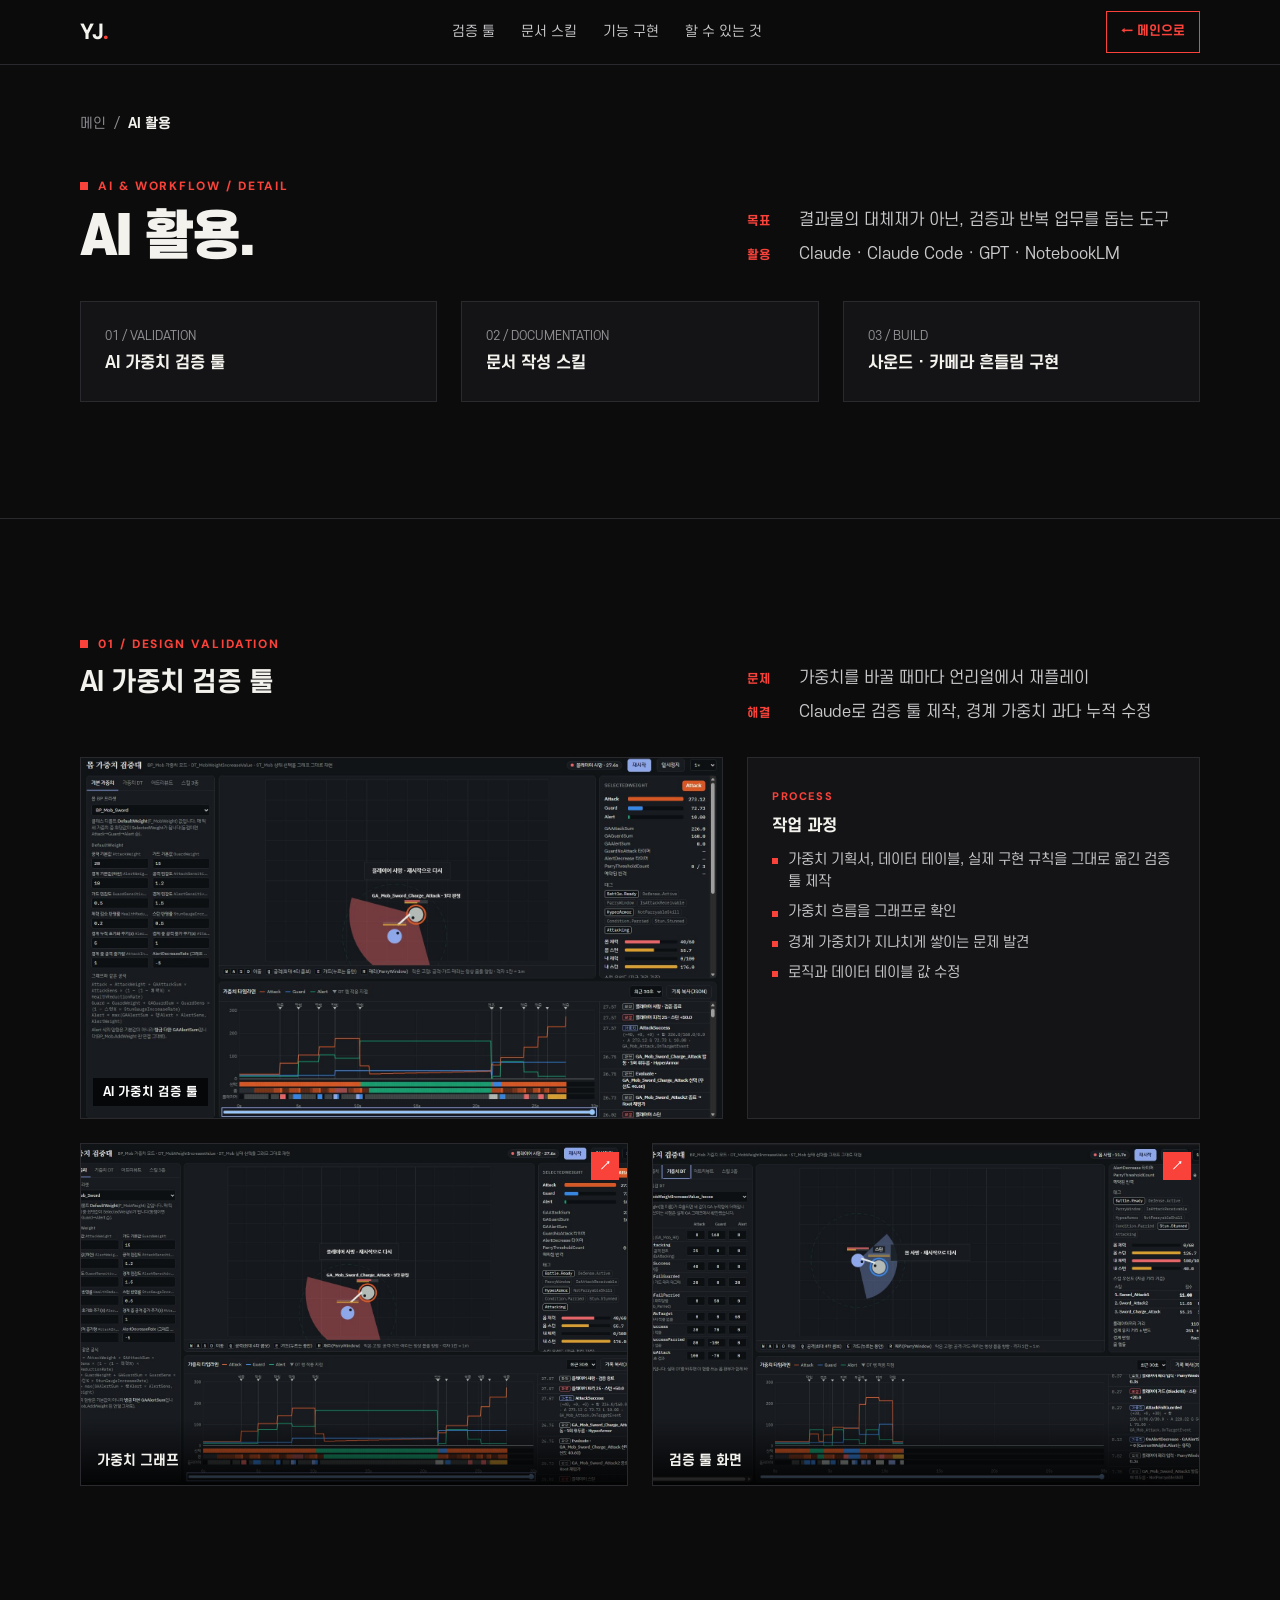
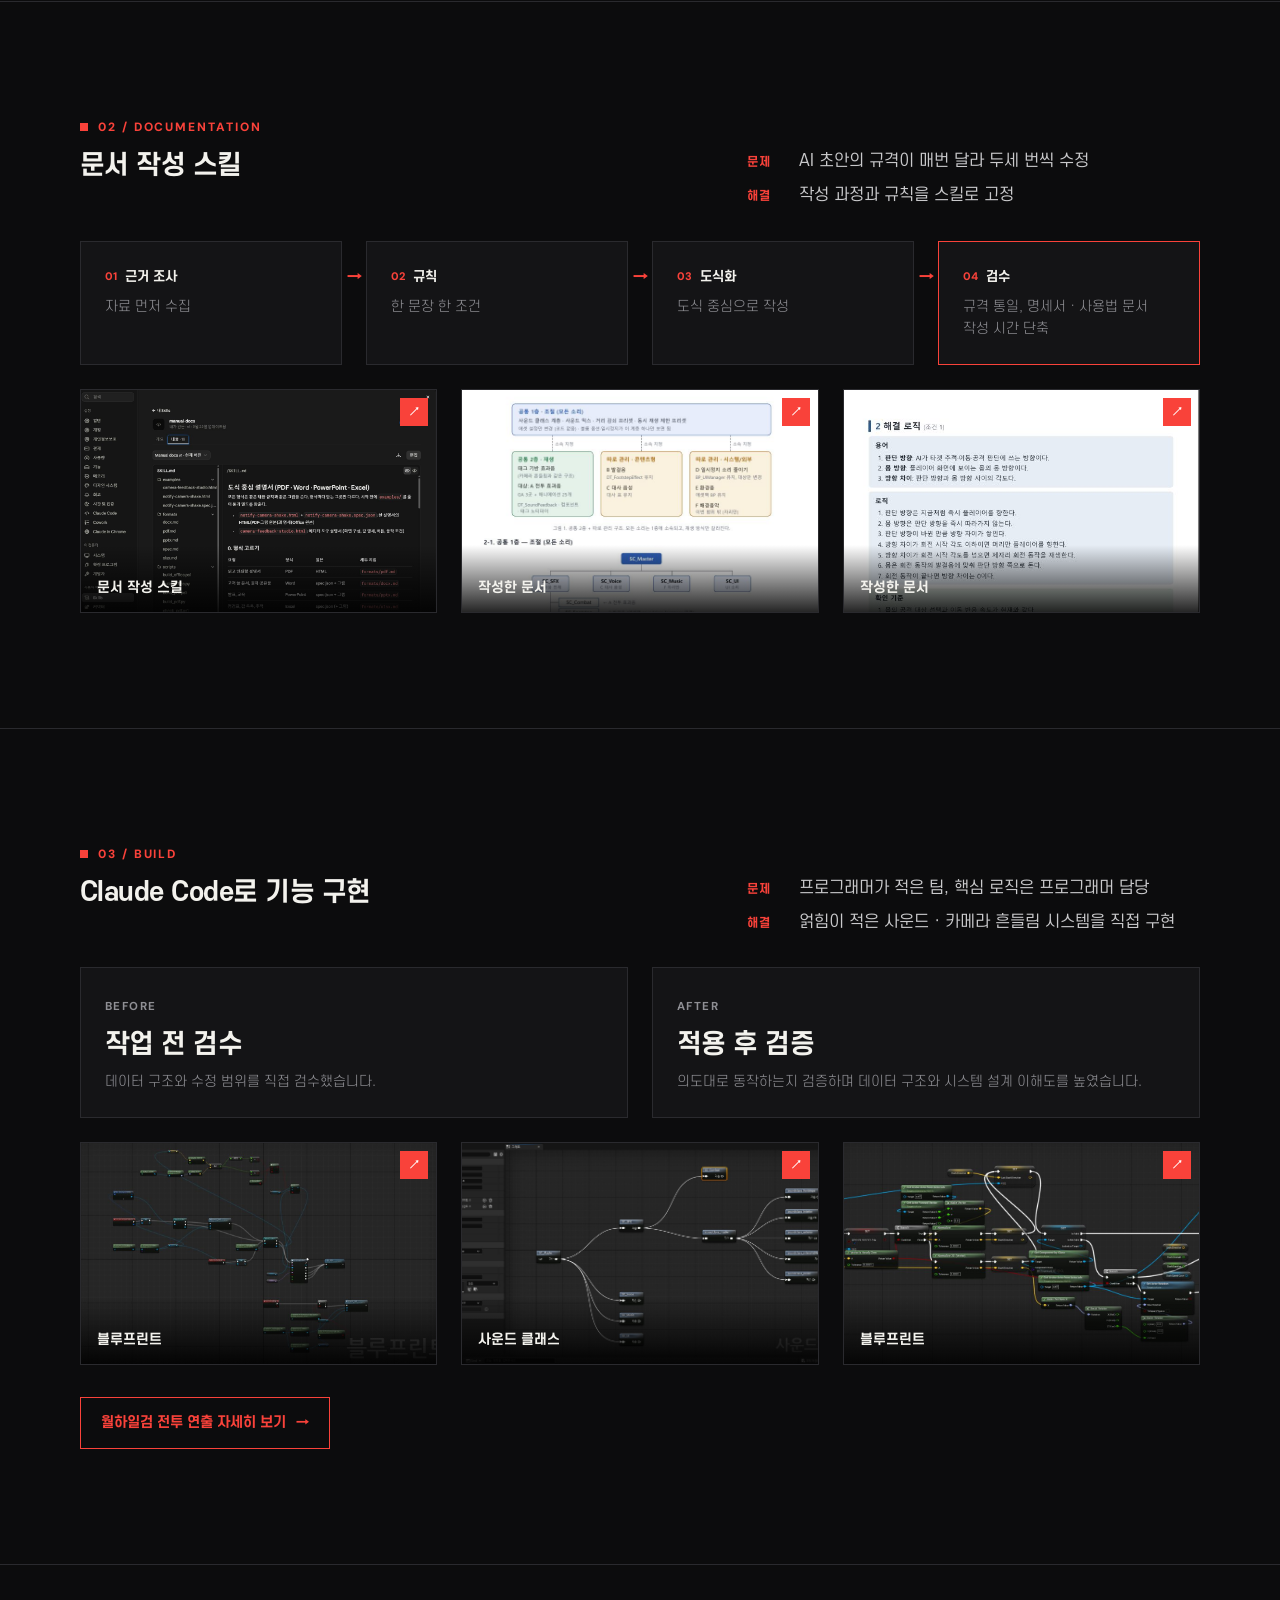
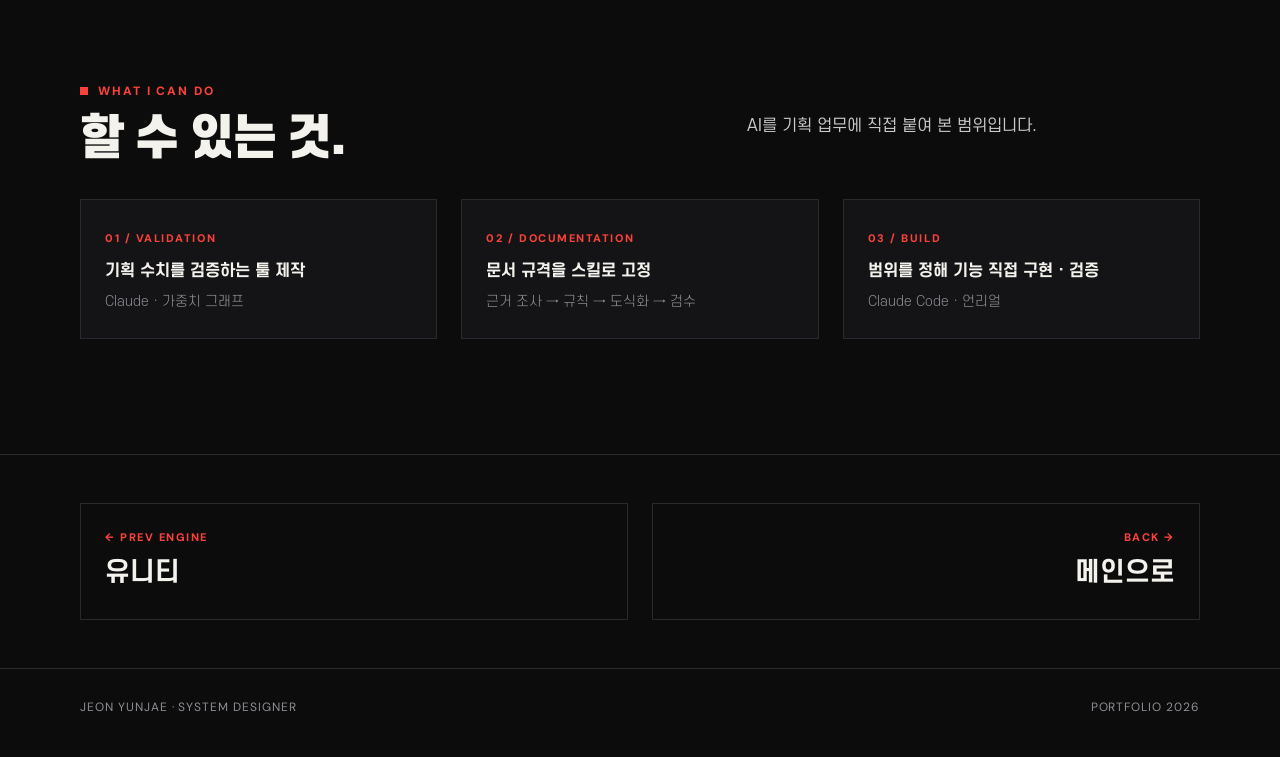
==== commit 82eeb765: "Fix facts and wording from final review; add GitLab and Notion logos Co-Authored-By: Claude Opus 5.5" ====
--- a/ai.html
+++ b/ai.html
@@ -48,7 +48,7 @@
     <div class="head">
       <div class="lbl"><p class="eyebrow">01 / Design Validation</p></div>
       <h2 class="ttl t-h2">AI 가중치 검증 툴</h2>
-      <dl class="pairs txt"><div><dt>문제</dt><dd>가중치를 바꿀 때마다 언리얼에서 재플레이</dd></div><div><dt>해결</dt><dd>Claude로 검증 툴 제작, 과다 누적 수정</dd></div></dl>
+      <dl class="pairs txt"><div><dt>문제</dt><dd>가중치를 바꿀 때마다 언리얼에서 재플레이</dd></div><div><dt>해결</dt><dd>Claude로 검증 툴 제작, 경계 가중치 과다 누적 수정</dd></div></dl>
     </div>
     <div class="g12">
       <div class="c7 media" data-video="ai_tool" data-poster="img/s20_01.jpg" data-title="AI 가중치 검증 툴"></div>
@@ -128,7 +128,7 @@
 
 <nav class="pager" aria-label="페이지 이동">
   <div class="wrap g12">
-    <a class="c6" href="unity.html"><small>← PREV</small><b>유니티</b></a>
+    <a class="c6" href="unity.html"><small>← PREV ENGINE</small><b>유니티</b></a>
     <a class="c6 next" href="index.html#ai"><small>BACK →</small><b>메인으로</b></a>
   </div>
 </nav>
--- a/site.css
+++ b/site.css
@@ -138,6 +138,7 @@
 .tool { display: flex; align-items: center; gap: 8px; padding: 6px 12px 6px 6px; background: var(--surface2); border: 1px solid var(--border); font-size: 13px; }
 .tool img { width: 26px; height: 26px; object-fit: contain; border-radius: 6px; }
 .tool.noimg { padding-left: 12px; }
+.tool img.on-light { background: #fff; }
 
 .games figure { grid-column: span 2; margin: 0; position: relative; aspect-ratio: 16/9; overflow: hidden; background: var(--surface); }
 .games img { width: 100%; height: 100%; object-fit: cover; transition: transform .5s; }
